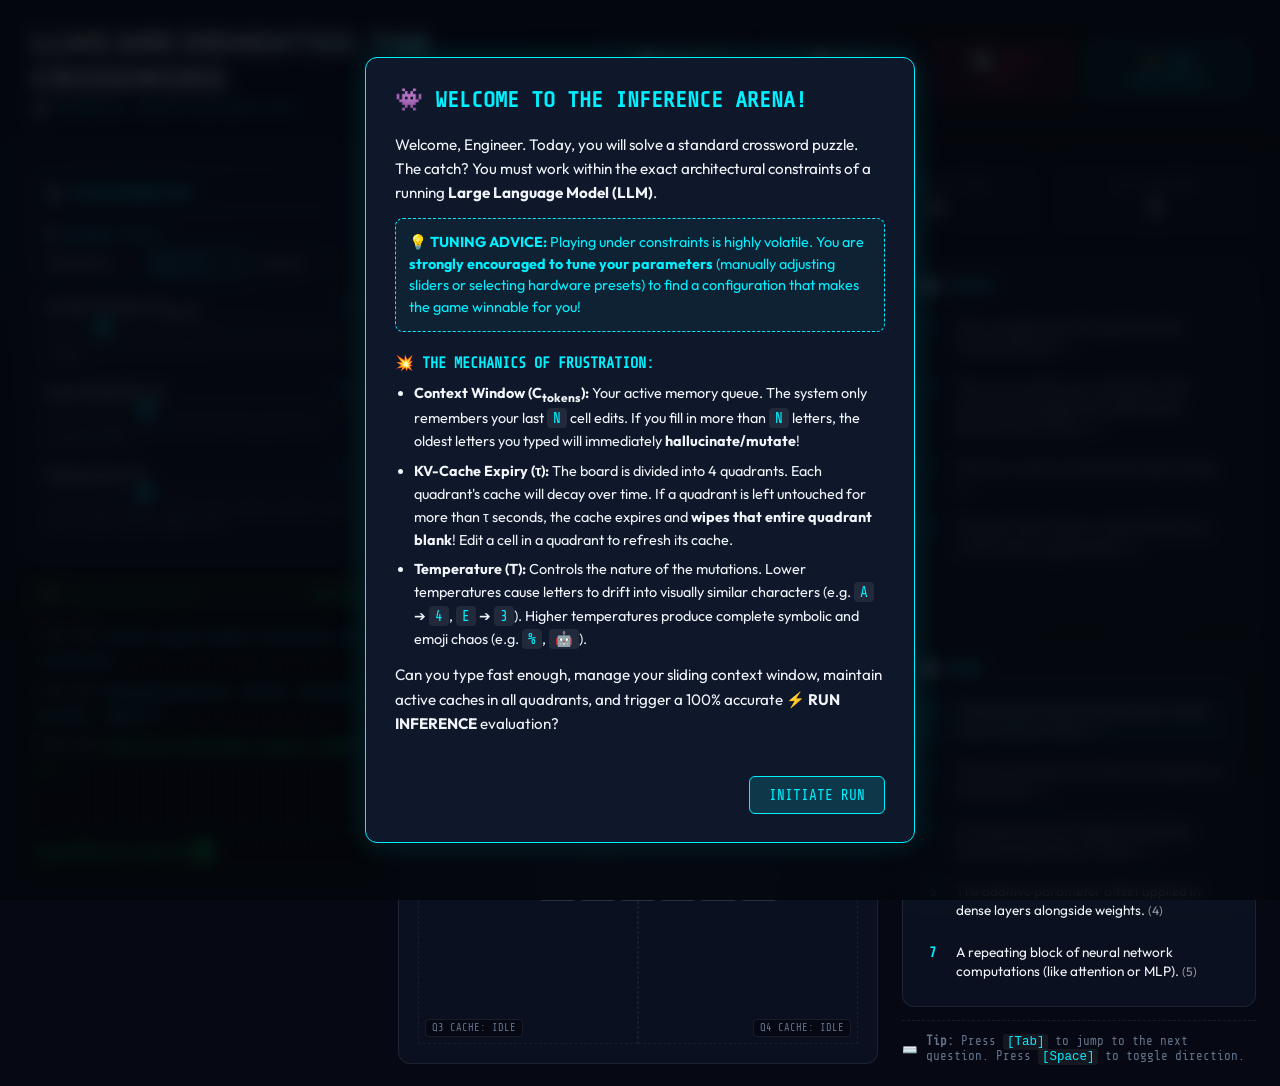
==== index.html @ d842d49f "Initial commit: LLMs are Demented: The Crossword" ====
<!DOCTYPE html>
<html lang="en">
<head>
    <meta charset="UTF-8">
    <meta name="viewport" content="width=device-width, initial-scale=1.0">
    <title>LLMs are Demented: The Crossword (Mechanical Sympathy Edition)</title>
    <meta name="description" content="An interactive crossword puzzle simulator that challenges you to solve clues under the real-time operational constraints of LLM inference: sliding context windows, KV-cache decay, and temperature-based hallucinations.">
    <link rel="stylesheet" href="style.css">
</head>
<body>

    <!-- Header -->
    <header>
        <div class="title-container">
            <h1 id="main-title">LLMs are Demented: The Crossword</h1>
            <p id="sub-title">🤖 MECHANICAL SYMPATHY EDITION v1.0.0</p>
        </div>
        <div class="header-actions">
            <button id="btn-how-to" class="btn" onclick="openHowToModal()">📖 HOW TO PLAY</button>
            <button id="btn-weights" class="btn" onclick="openWeightsModal()">🧠 VIEW WEIGHTS</button>
            <button id="btn-reset" class="btn btn-danger" onclick="resetGame()">🔄 HARD RESET</button>
            <button id="btn-inference" class="btn btn-primary" onclick="runInference()">⚡ RUN INFERENCE</button>
        </div>
    </header>

    <!-- Main Layout Grid -->
    <main>
        
        <!-- Left Sidebar: Controls & Logger -->
        <div class="sidebar">
            
            <!-- Parameters Control Panel -->
            <section class="panel" aria-labelledby="controls-title">
                <h2 id="controls-title" class="panel-title">⚙️ HYPERPARAMETERS</h2>
                
                <!-- Preset Selectors -->
                <div class="preset-selector-container" style="margin-bottom: 1.2rem;">
                    <span class="slider-desc" style="display: block; margin-bottom: 0.5rem; font-weight: 600; font-family: var(--font-mono); color: var(--color-cyan);">⚙️ Hardware Presets:</span>
                    <div style="display: flex; gap: 0.4rem;">
                        <button id="preset-enterprise" class="btn btn-preset" onclick="applyPreset('enterprise')" style="flex: 1; padding: 0.35rem 0.2rem; font-size: 0.75rem; text-align: center; text-transform: uppercase;">Enterprise</button>
                        <button id="preset-local" class="btn btn-preset active" onclick="applyPreset('local')" style="flex: 1; padding: 0.35rem 0.2rem; font-size: 0.75rem; text-align: center; text-transform: uppercase;">Local 7B</button>
                        <button id="preset-toaster" class="btn btn-preset" onclick="applyPreset('toaster')" style="flex: 1; padding: 0.35rem 0.2rem; font-size: 0.75rem; text-align: center; text-transform: uppercase;">Toaster</button>
                    </div>
                </div>

                <div class="parameter-control">
                    
                    <!-- Context Window Slider -->
                    <div class="slider-group">
                        <div class="slider-info">
                            <span class="slider-label">Context Window (C<sub>tokens</sub>)</span>
                            <span id="val-context" class="slider-val">32</span>
                        </div>
                        <input type="range" id="slider-context" min="12" max="128" value="32" step="1">
                        <span class="slider-desc">Active memory limit. Exceeding this causes older inputs to mutate.</span>
                    </div>

                    <!-- Cache Retention Slider -->
                    <div class="slider-group">
                        <div class="slider-info">
                            <span class="slider-label">Cache Retention (&tau;)</span>
                            <span id="val-cache" class="slider-val">45s</span>
                        </div>
                        <input type="range" id="slider-cache" min="10" max="120" value="45" step="1">
                        <span class="slider-desc">KV-cache expiry timer. Inactive board quadrants are cleared to blank.</span>
                    </div>

                    <!-- Temperature Slider -->
                    <div class="slider-group">
                        <div class="slider-info">
                            <span class="slider-label">Temperature (T)</span>
                            <span id="val-temp" class="slider-val">0.7</span>
                        </div>
                        <input type="range" id="slider-temp" min="0.1" max="2.0" value="0.7" step="0.1">
                        <span class="slider-desc">Chaos factor. Higher values cause random symbol swaps; lower values cause lookalike drift.</span>
                    </div>

                </div>
            </section>

            <!-- Old School Retro CRT Terminal Logger -->
            <section class="retro-terminal-wrapper" aria-labelledby="terminal-title">
                <div id="terminal-title" class="terminal-header">
                    <span>📟 inference_log.sh</span>
                    <span id="terminal-status" style="color: #00ff66;">ONLINE</span>
                </div>
                <div id="terminal-screen" class="terminal-screen" role="log">
                    <div id="log-history"></div>
                    <div class="terminal-prompt-line" style="margin-top: auto; border-top: 1px dashed rgba(0, 255, 102, 0.15); padding-top: 0.4rem;">
                        <span>guest@forem-node:~$ </span><span class="blink-cursor">█</span>
                    </div>
                </div>
            </section>

        </div>

        <!-- Right Side: Game Board, Clues & Live Metrics -->
        <div class="game-area">

            <!-- Stats Ribbon -->
            <div class="stats-ribbon" role="region" aria-label="Live Metrics">
                <div class="stat-card">
                    <div class="stat-label">Model Accuracy</div>
                    <div id="metric-accuracy" class="stat-value highlight-green">0%</div>
                </div>
                <div class="stat-card">
                    <div class="stat-label">Keystrokes Input</div>
                    <div id="metric-keystrokes" class="stat-value">0</div>
                </div>
                <div class="stat-card">
                    <div class="stat-label">KV-Cache Evictions</div>
                    <div id="metric-evictions" class="stat-value highlight-red">0</div>
                </div>
                <div class="stat-card">
                    <div class="stat-label">Hallucinations</div>
                    <div id="metric-mutations" class="stat-value highlight-amber">0</div>
                </div>
            </div>

            <!-- Playboard Area -->
            <div class="playboard-grid">
                
                <!-- Crossword Board Grid Container -->
                <div class="board-container">
                    
                    <!-- 4 Quadrants Display overlays behind board -->
                    <div class="quadrant-overlay">
                        <div id="quadrant-1" class="quadrant-sector">
                            <span class="quadrant-timer-indicator q1-timer">Q1 CACHE: 15s</span>
                        </div>
                        <div id="quadrant-2" class="quadrant-sector">
                            <span class="quadrant-timer-indicator q2-timer">Q2 CACHE: 15s</span>
                        </div>
                        <div id="quadrant-3" class="quadrant-sector">
                            <span class="quadrant-timer-indicator q3-timer">Q3 CACHE: 15s</span>
                        </div>
                        <div id="quadrant-4" class="quadrant-sector">
                            <span class="quadrant-timer-indicator q4-timer">Q4 CACHE: 15s</span>
                        </div>
                    </div>

                    <!-- Dynamic Crossword Board Matrix -->
                    <div id="crossword-board" class="crossword-board" role="grid" aria-label="Crossword Grid">
                        <!-- Loaded dynamically via JavaScript -->
                    </div>

                </div>

                <!-- Clues Panel -->
                <div class="clues-panel">
                    
                    <!-- Across Clues -->
                    <section class="clues-section" aria-labelledby="across-title">
                        <h3 id="across-title">➡️ ACROSS</h3>
                        <div id="clues-across" class="clues-list" role="list">
                            <!-- Populated via Javascript -->
                        </div>
                    </section>

                    <!-- Down Clues -->
                    <section class="clues-section" aria-labelledby="down-title">
                        <h3 id="down-title">⬇️ DOWN</h3>
                        <div id="clues-down" class="clues-list" role="list">
                            <!-- Populated via Javascript -->
                        </div>
                    </section>

                    <!-- Keyboard Tip -->
                    <div class="keyboard-tip" style="grid-column: span 1; font-family: var(--font-mono); font-size: 0.78rem; color: var(--text-muted); border-top: 1px dashed var(--bg-panel-border); padding-top: 0.8rem; display: flex; align-items: center; gap: 0.5rem; margin-top: -0.2rem;">
                        <span>⌨️</span>
                        <span><strong>Tip:</strong> Press <code style="background: rgba(255,255,255,0.06); padding: 1px 4px; border-radius: 3px; color: var(--color-cyan);">[Tab]</code> to jump to the next question. Press <code style="background: rgba(255,255,255,0.06); padding: 1px 4px; border-radius: 3px; color: var(--color-cyan);">[Space]</code> to toggle direction.</span>
                    </div>

                </div>

            </div>

        </div>

    </main>

    <!-- Modals -->

    <!-- How To Play Modal -->
    <div id="modal-howto" class="modal-overlay" role="dialog" aria-modal="true" aria-labelledby="modal-howto-title">
        <div class="modal-content">
            <h3 id="modal-howto-title" class="modal-title">👾 Welcome to The Inference Arena!</h3>
            <div class="modal-body">
                <p>Welcome, Engineer. Today, you will solve a standard crossword puzzle. The catch? You must work within the exact architectural constraints of a running <strong>Large Language Model (LLM)</strong>.</p>
                
                <p style="border: 1px dashed var(--color-cyan); padding: 0.8rem; border-radius: 8px; background: rgba(0, 240, 255, 0.05); font-size: 0.9rem; color: var(--color-cyan); margin-bottom: 1.2rem; line-height: 1.5;">
                    💡 <strong>TUNING ADVICE:</strong> Playing under constraints is highly volatile. You are <strong>strongly encouraged to tune your parameters</strong> (manually adjusting sliders or selecting hardware presets) to find a configuration that makes the game winnable for you!
                </p>
                
                <h4>💥 THE MECHANICS OF FRUSTRATION:</h4>
                <ul>
                    <li><strong>Context Window (C<sub>tokens</sub>):</strong> Your active memory queue. The system only remembers your last <code>N</code> cell edits. If you fill in more than <code>N</code> letters, the oldest letters you typed will immediately <strong>hallucinate/mutate</strong>!</li>
                    <li><strong>KV-Cache Expiry (&tau;):</strong> The board is divided into 4 quadrants. Each quadrant's cache will decay over time. If a quadrant is left untouched for more than &tau; seconds, the cache expires and <strong>wipes that entire quadrant blank</strong>! Edit a cell in a quadrant to refresh its cache.</li>
                    <li><strong>Temperature (T):</strong> Controls the nature of the mutations. Lower temperatures cause letters to drift into visually similar characters (e.g. <code>A</code> ➔ <code>4</code>, <code>E</code> ➔ <code>3</code>). Higher temperatures produce complete symbolic and emoji chaos (e.g. <code>%</code>, <code>🤖</code>).</li>
                </ul>

                <p>Can you type fast enough, manage your sliding context window, maintain active caches in all quadrants, and trigger a 100% accurate <strong>⚡ RUN INFERENCE</strong> evaluation?</p>
            </div>
            <div class="modal-footer">
                <button class="btn btn-primary" onclick="closeHowToModal()">INITIATE RUN</button>
            </div>
        </div>
    </div>

    <!-- Share Score/Endgame Modal -->
    <div id="modal-share" class="modal-overlay" role="dialog" aria-modal="true" aria-labelledby="modal-share-title">
        <div class="modal-content">
            <h3 id="modal-share-title" class="modal-title">📊 INFERENCE EVALUATION</h3>
            <div class="modal-body">
                <p id="share-status-message">Evaluating model output accuracy...</p>
                <div id="share-preview" class="share-preview-box">
                    <!-- Copy Paste block generated here -->
                </div>
            </div>
            <div class="modal-footer">
                <button class="btn" onclick="closeShareModal()">CLOSE</button>
                <button id="btn-copy-clipboard" class="btn btn-primary" onclick="copyScoreClipboard()">📋 COPY SCORE</button>
            </div>
        </div>
    </div>

    <!-- View Weights / Cheatsheet Modal -->
    <div id="modal-weights" class="modal-overlay" role="dialog" aria-modal="true" aria-labelledby="modal-weights-title">
        <div class="modal-content" style="max-width: 600px;">
            <h3 id="modal-weights-title" class="modal-title">🧠 MODEL WEIGHTS DUMP</h3>
            <div class="modal-body">
                <p style="font-family: var(--font-mono); font-size: 0.85rem; color: var(--text-muted); border-bottom: 1px dashed var(--bg-panel-border); padding-bottom: 0.5rem; margin-bottom: 1rem;">
                    [SYSTEM_READ] Querying database for semantic associations...
                </p>
                <div class="weights-statements-list" style="display: flex; flex-direction: column; gap: 0.8rem; font-size: 0.95rem; line-height: 1.5; font-family: var(--font-mono);">
                    <p><strong>1. WEIGHTS</strong> are the learned numerical parameters inside neural network layers.</p>
                    <p><strong>2. TOKEN</strong> is the fundamental unit of text processed by a transformer.</p>
                    <p><strong>3. MODEL</strong> is a trained system of weights and biases representing patterns in data.</p>
                    <p><strong>4. EPOCH</strong> is one complete pass through the entire training dataset.</p>
                    <p><strong>5. BIAS</strong> is the additive parameter offset applied in dense layers alongside weights.</p>
                    <p><strong>6. ATTENTION</strong> is the core transformer mechanism that dynamically weights the relationships between input tokens.</p>
                    <p><strong>7. LOSS</strong> is the error metric minimized during training.</p>
                    <p><strong>7. LAYER</strong> is a repeating block of neural network computations (like attention or MLP).</p>
                    <p><strong>8. PROMPT</strong> is the input instructions or query fed into an LLM to steer its generation.</p>
                </div>
            </div>
            <div class="modal-footer">
                <button class="btn btn-primary" onclick="closeWeightsModal()">CLOSE WEIGHTS</button>
            </div>
        </div>
    </div>

    <!-- Script loading -->
    <script src="app.js"></script>

</body>
</html>
---- style.css ----
@import url('https://fonts.googleapis.com/css2?family=Share+Tech+Mono&family=VT323&family=Outfit:wght@300;400;600;800&display=swap');

:root {
    --bg-main: #060913;
    --bg-panel: rgba(13, 20, 38, 0.7);
    --bg-panel-border: rgba(255, 255, 255, 0.08);
    --text-primary: #f1f5f9;
    --text-muted: #64748b;
    
    --color-green: #00ff66;
    --color-green-glow: rgba(0, 255, 102, 0.35);
    --color-amber: #ffaa00;
    --color-amber-glow: rgba(255, 170, 0, 0.35);
    --color-red: #ff3366;
    --color-red-glow: rgba(255, 51, 102, 0.35);
    --color-cyan: #00f0ff;
    --color-cyan-glow: rgba(0, 240, 255, 0.35);

    --font-ui: 'Outfit', sans-serif;
    --font-mono: 'Share Tech Mono', monospace;
    --font-crt: 'VT323', monospace;
    
    --transition-speed: 0.2s;
}

* {
    box-sizing: border-box;
    margin: 0;
    padding: 0;
}

body {
    background-color: var(--bg-main);
    color: var(--text-primary);
    font-family: var(--font-ui);
    min-height: 100vh;
    display: flex;
    flex-direction: column;
    overflow-x: hidden;
    background-image: 
        radial-gradient(circle at 10% 20%, rgba(0, 240, 255, 0.05) 0%, transparent 40%),
        radial-gradient(circle at 90% 80%, rgba(0, 255, 102, 0.05) 0%, transparent 40%);
    background-attachment: fixed;
}

/* Header */
header {
    padding: 1.5rem 2rem;
    display: flex;
    justify-content: space-between;
    align-items: center;
    border-bottom: 1px solid var(--bg-panel-border);
    backdrop-filter: blur(10px);
    background-color: rgba(6, 9, 19, 0.5);
    z-index: 10;
}

.title-container h1 {
    font-size: 1.8rem;
    font-weight: 800;
    letter-spacing: 1px;
    background: linear-gradient(135deg, var(--text-primary) 30%, var(--color-cyan) 100%);
    -webkit-background-clip: text;
    -webkit-text-fill-color: transparent;
    text-transform: uppercase;
}

.title-container p {
    font-family: var(--font-mono);
    font-size: 0.85rem;
    color: var(--color-cyan);
    margin-top: 0.2rem;
}

.header-actions {
    display: flex;
    gap: 1rem;
}

.btn {
    background: rgba(255, 255, 255, 0.05);
    border: 1px solid var(--bg-panel-border);
    color: var(--text-primary);
    padding: 0.6rem 1.2rem;
    font-family: var(--font-mono);
    font-size: 0.9rem;
    border-radius: 6px;
    cursor: pointer;
    transition: all var(--transition-speed);
    display: flex;
    align-items: center;
    gap: 0.5rem;
}

.btn:hover {
    background: rgba(255, 255, 255, 0.1);
    border-color: rgba(255, 255, 255, 0.2);
    box-shadow: 0 0 15px rgba(255, 255, 255, 0.05);
}

.btn-primary {
    background: rgba(0, 240, 255, 0.15);
    border: 1px solid var(--color-cyan);
    color: var(--color-cyan);
}

.btn-primary:hover {
    background: rgba(0, 240, 255, 0.25);
    box-shadow: 0 0 15px var(--color-cyan-glow);
}

.btn-danger {
    background: rgba(255, 51, 102, 0.15);
    border: 1px solid var(--color-red);
    color: var(--color-red);
}

.btn-danger:hover {
    background: rgba(255, 51, 102, 0.25);
    box-shadow: 0 0 15px var(--color-red-glow);
}

/* Layout Main Container */
main {
    flex: 1;
    display: grid;
    grid-template-columns: 350px 1fr;
    gap: 1.5rem;
    padding: 1.5rem;
    max-width: 1400px;
    width: 100%;
    margin: 0 auto;
}

/* Left Sidebar - Settings & Log */
.sidebar {
    display: flex;
    flex-direction: column;
    gap: 1.5rem;
}

.panel {
    background: var(--bg-panel);
    border: 1px solid var(--bg-panel-border);
    border-radius: 12px;
    padding: 1.25rem;
    backdrop-filter: blur(12px);
    display: flex;
    flex-direction: column;
}

.panel-title {
    font-family: var(--font-mono);
    font-size: 0.95rem;
    text-transform: uppercase;
    color: var(--color-cyan);
    margin-bottom: 1rem;
    display: flex;
    align-items: center;
    gap: 0.5rem;
    border-bottom: 1px solid var(--bg-panel-border);
    padding-bottom: 0.5rem;
}

/* Parameters Control */
.parameter-control {
    display: flex;
    flex-direction: column;
    gap: 1rem;
}

.slider-group {
    display: flex;
    flex-direction: column;
    gap: 0.4rem;
}

.slider-info {
    display: flex;
    justify-content: space-between;
    font-size: 0.85rem;
}

.slider-label {
    font-weight: 600;
}

.slider-val {
    font-family: var(--font-mono);
    color: var(--color-cyan);
}

.slider-desc {
    font-size: 0.75rem;
    color: var(--text-muted);
}

input[type="range"] {
    -webkit-appearance: none;
    width: 100%;
    height: 6px;
    background: rgba(255, 255, 255, 0.1);
    border-radius: 3px;
    outline: none;
}

input[type="range"]::-webkit-slider-thumb {
    -webkit-appearance: none;
    appearance: none;
    width: 14px;
    height: 14px;
    border-radius: 50%;
    background: var(--color-cyan);
    cursor: pointer;
    box-shadow: 0 0 10px var(--color-cyan-glow);
    transition: transform 0.1s;
}

input[type="range"]::-webkit-slider-thumb:hover {
    transform: scale(1.2);
}

/* Old School Retro Terminal Logger */
.retro-terminal-wrapper {
    height: 300px; /* Fixed height prevents UI shifting */
    display: flex;
    flex-direction: column;
    background: #020502;
    border: 2px solid #0d380e;
    border-radius: 8px;
    position: relative;
    overflow: hidden;
    box-shadow: inset 0 0 20px rgba(0, 0, 0, 0.9), 0 0 10px rgba(0, 255, 102, 0.15);
}

/* CRT Screen Effect Overlay */
.retro-terminal-wrapper::after {
    content: " ";
    display: block;
    position: absolute;
    top: 0; left: 0; bottom: 0; right: 0;
    background: linear-gradient(rgba(18, 16, 16, 0) 50%, rgba(0, 0, 0, 0.25) 50%), linear-gradient(90deg, rgba(255, 0, 0, 0.06), rgba(0, 255, 0, 0.02), rgba(0, 0, 255, 0.06));
    z-index: 2;
    background-size: 100% 3px, 6px 100%;
    pointer-events: none;
}

/* CRT Flicker */
@keyframes crt-flicker {
    0% { opacity: 0.985; }
    50% { opacity: 0.995; }
    100% { opacity: 0.985; }
}

.terminal-header {
    background: #051405;
    padding: 0.4rem 0.8rem;
    font-family: var(--font-crt);
    font-size: 1.1rem;
    color: #00cc44;
    border-bottom: 1.5px solid #0d380e;
    display: flex;
    justify-content: space-between;
    user-select: none;
    letter-spacing: 1px;
}

.terminal-screen {
    flex: 1;
    padding: 0.75rem;
    font-family: var(--font-crt);
    font-size: 1.25rem;
    line-height: 1.2;
    color: #00ff66;
    text-shadow: 0 0 3px rgba(0, 255, 102, 0.7);
    overflow: hidden;
    animation: crt-flicker 0.15s infinite;
    display: flex;
    flex-direction: column;
}

#log-history {
    flex: 1;
    overflow-y: auto;
    overflow-x: hidden;
    display: flex;
    flex-direction: column;
    gap: 0.4rem;
    padding-right: 4px;
}

/* Custom scrollbar for terminal history */
#log-history::-webkit-scrollbar {
    width: 6px;
}
#log-history::-webkit-scrollbar-track {
    background: #020502;
}
#log-history::-webkit-scrollbar-thumb {
    background: #0d380e;
    border-radius: 3px;
}

.terminal-line {
    word-break: break-all;
    animation: line-fade-in 0.1s ease-out;
}

@keyframes line-fade-in {
    from { opacity: 0; transform: translateY(2px); }
    to { opacity: 1; transform: translateY(0); }
}

.terminal-line.info { color: #00ff66; }
.terminal-line.warn { color: #ffcc00; text-shadow: 0 0 3px rgba(255, 204, 0, 0.7); }
.terminal-line.error { color: #ff3366; text-shadow: 0 0 3px rgba(255, 51, 102, 0.7); }
.terminal-line.system { color: #00ccff; text-shadow: 0 0 3px rgba(0, 204, 255, 0.7); }

/* Right Column - Board, Clues & Live Status */
.game-area {
    display: grid;
    grid-template-rows: auto 1fr;
    gap: 1.5rem;
}

/* Stats Ribbon */
.stats-ribbon {
    display: grid;
    grid-template-columns: repeat(4, 1fr);
    gap: 1rem;
}

.stat-card {
    background: var(--bg-panel);
    border: 1px solid var(--bg-panel-border);
    border-radius: 8px;
    padding: 0.8rem 1rem;
    text-align: center;
    backdrop-filter: blur(12px);
}

.stat-label {
    font-size: 0.75rem;
    font-family: var(--font-mono);
    color: var(--text-muted);
    text-transform: uppercase;
    margin-bottom: 0.3rem;
}

.stat-value {
    font-size: 1.3rem;
    font-weight: 800;
    font-family: var(--font-mono);
    color: var(--text-primary);
}

.stat-value.highlight-green { color: var(--color-green); }
.stat-value.highlight-amber { color: var(--color-amber); }
.stat-value.highlight-red { color: var(--color-red); }

/* Playboard Area */
.playboard-grid {
    display: grid;
    grid-template-columns: minmax(380px, 480px) 1fr;
    gap: 1.5rem;
}

/* Crossword Container & Sector Highlight */
.board-container {
    background: var(--bg-panel);
    border: 1px solid var(--bg-panel-border);
    border-radius: 12px;
    padding: 1.2rem;
    display: flex;
    justify-content: center;
    align-items: center;
    position: relative;
    overflow: hidden;
}

/* 4 Quadrants Display */
.quadrant-overlay {
    position: absolute;
    top: 1.2rem;
    left: 1.2rem;
    right: 1.2rem;
    bottom: 1.2rem;
    display: grid;
    grid-template-columns: 1fr 1fr;
    grid-template-rows: 1fr 1fr;
    pointer-events: none;
    z-index: 1;
}

.quadrant-sector {
    border: 1px dashed rgba(255, 255, 255, 0.05);
    position: relative;
    transition: background-color 0.2s, border-color 0.2s;
}

/* Quadrant timer status labels */
.quadrant-timer-indicator {
    position: absolute;
    font-family: var(--font-mono);
    font-size: 0.65rem;
    color: var(--text-muted);
    background: rgba(6, 9, 19, 0.85);
    border: 1px solid var(--bg-panel-border);
    padding: 2px 6px;
    border-radius: 4px;
    z-index: 3;
}

.q1-timer { top: 6px; left: 6px; }
.q2-timer { top: 6px; right: 6px; }
.q3-timer { bottom: 6px; left: 6px; }
.q4-timer { bottom: 6px; right: 6px; }

/* Quadrant Warning Glows */
.quadrant-sector.warning {
    background-color: rgba(255, 170, 0, 0.03);
    border-color: rgba(255, 170, 0, 0.2);
}
.quadrant-sector.danger {
    background-color: rgba(255, 51, 102, 0.06);
    border-color: rgba(255, 51, 102, 0.4);
    animation: pulse-danger-border 1s infinite alternate;
}
.quadrant-sector.evicting {
    background-color: rgba(255, 51, 102, 0.4);
    border-color: var(--color-red);
}

@keyframes pulse-danger-border {
    0% { border-color: rgba(255, 51, 102, 0.2); }
    100% { border-color: rgba(255, 51, 102, 0.7); }
}

/* Crossword Grid Matrix */
.crossword-board {
    display: grid;
    grid-template-columns: repeat(11, 1fr);
    grid-template-rows: repeat(12, 1fr);
    gap: 4px;
    width: 100%;
    aspect-ratio: 11/12;
    z-index: 2;
}

.cell {
    background: transparent;
    aspect-ratio: 1;
    position: relative;
    border-radius: 4px;
    user-select: none;
}

.cell.empty {
    visibility: hidden;
}

.cell.letter-box {
    background: rgba(15, 23, 42, 0.8);
    border: 1px solid rgba(255, 255, 255, 0.12);
    display: flex;
    justify-content: center;
    align-items: center;
    cursor: pointer;
    transition: background 0.2s, border-color 0.2s, transform 0.1s;
}

.cell.letter-box:hover {
    background: rgba(30, 41, 59, 0.9);
    border-color: rgba(255, 255, 255, 0.25);
}

.cell.letter-box.active {
    background: rgba(0, 240, 255, 0.1);
    border-color: var(--color-cyan);
    box-shadow: 0 0 10px rgba(0, 240, 255, 0.25);
}

/* Clue Index Number in Cell */
.cell-number {
    position: absolute;
    top: 2px;
    left: 4px;
    font-size: 0.65rem;
    font-family: var(--font-mono);
    color: var(--text-muted);
    font-weight: 600;
}

.cell-letter {
    font-size: 1.3rem;
    font-weight: 800;
    font-family: var(--font-mono);
    color: var(--text-primary);
    text-transform: uppercase;
}

/* Mutation glitched visual state */
.cell.letter-box.mutated {
    border-color: var(--color-amber);
    animation: glitch-flicker 1.5s infinite alternate;
}
.cell.letter-box.mutated .cell-letter {
    color: var(--color-amber);
    text-shadow: 0 0 5px var(--color-amber-glow);
}

/* Out of context visual state (faded memory warning) */
.cell.letter-box.out-of-context {
    border-color: rgba(255, 255, 255, 0.05);
}
.cell.letter-box.out-of-context .cell-letter {
    opacity: 0.55;
    color: var(--text-muted);
}

@keyframes glitch-flicker {
    0% { opacity: 0.95; box-shadow: 0 0 4px var(--color-amber-glow); }
    50% { opacity: 1; box-shadow: 0 0 8px var(--color-amber-glow); }
    100% { opacity: 0.85; box-shadow: 0 0 3px var(--color-amber-glow); }
}

/* Decay visual classes */
.cell.decay-low { border-color: rgba(255, 255, 255, 0.12); }
.cell.decay-medium { border-color: var(--color-amber); }
.cell.decay-high { border-color: var(--color-red); }

/* Clues Panel */
.clues-panel {
    display: grid;
    grid-template-rows: 1fr 1fr auto;
    gap: 1rem;
    height: 100%;
}

.clues-section {
    background: var(--bg-panel);
    border: 1px solid var(--bg-panel-border);
    border-radius: 12px;
    padding: 1.2rem;
    backdrop-filter: blur(12px);
    display: flex;
    flex-direction: column;
    overflow: hidden;
}

.clues-section h3 {
    font-family: var(--font-mono);
    font-size: 0.9rem;
    color: var(--color-cyan);
    text-transform: uppercase;
    margin-bottom: 0.6rem;
    padding-bottom: 0.4rem;
    border-bottom: 1px solid var(--bg-panel-border);
}

.clues-list {
    flex: 1;
    overflow-y: auto;
    display: flex;
    flex-direction: column;
    gap: 0.6rem;
    padding-right: 0.2rem;
}

.clues-list::-webkit-scrollbar {
    width: 4px;
}
.clues-list::-webkit-scrollbar-thumb {
    background: var(--bg-panel-border);
    border-radius: 2px;
}

.clue-item {
    font-size: 0.85rem;
    line-height: 1.4;
    cursor: pointer;
    padding: 0.4rem;
    border-radius: 4px;
    transition: all var(--transition-speed);
    display: grid;
    grid-template-columns: 24px 1fr;
    gap: 0.2rem;
}

.clue-item:hover {
    background: rgba(255, 255, 255, 0.03);
}

.clue-item.active {
    background: rgba(0, 240, 255, 0.08);
    border-left: 2px solid var(--color-cyan);
}

.clue-num {
    font-family: var(--font-mono);
    font-weight: bold;
    color: var(--color-cyan);
}

.clue-text {
    color: var(--text-primary);
}

.clue-item.solved .clue-text {
    text-decoration: line-through;
    color: var(--text-muted);
}

/* Modals & Dialogs */
.modal-overlay {
    position: fixed;
    top: 0; left: 0; right: 0; bottom: 0;
    background: rgba(4, 6, 12, 0.85);
    backdrop-filter: blur(8px);
    display: flex;
    justify-content: center;
    align-items: center;
    z-index: 100;
    opacity: 0;
    pointer-events: none;
    transition: opacity 0.3s;
}

.modal-overlay.active {
    opacity: 1;
    pointer-events: all;
}

.modal-content {
    background: #0f172a;
    border: 1px solid var(--color-cyan);
    box-shadow: 0 0 30px rgba(0, 240, 255, 0.15);
    width: 90%;
    max-width: 550px;
    max-height: 90vh;
    overflow-y: auto;
    border-radius: 12px;
    padding: 1.8rem;
    display: flex;
    flex-direction: column;
    gap: 1.2rem;
    transform: scale(0.95);
    transition: transform 0.3s;
}

.modal-content::-webkit-scrollbar {
    width: 6px;
}
.modal-content::-webkit-scrollbar-track {
    background: #0f172a;
}
.modal-content::-webkit-scrollbar-thumb {
    background: var(--color-cyan);
    border-radius: 3px;
}

.modal-overlay.active .modal-content {
    transform: scale(1);
}

.modal-title {
    font-size: 1.4rem;
    font-weight: 800;
    color: var(--color-cyan);
    font-family: var(--font-mono);
    text-transform: uppercase;
    display: flex;
    align-items: center;
    gap: 0.5rem;
}

.modal-body {
    font-size: 0.95rem;
    line-height: 1.6;
    color: var(--text-primary);
}

.modal-body h4 {
    margin: 1rem 0 0.4rem 0;
    font-family: var(--font-mono);
    color: var(--color-cyan);
}

.modal-body p {
    margin-bottom: 0.8rem;
}

.modal-body ul {
    margin-left: 1.2rem;
    margin-bottom: 0.8rem;
    display: flex;
    flex-direction: column;
    gap: 0.4rem;
}

.modal-body li {
    font-size: 0.9rem;
}

.modal-body code {
    background: rgba(255, 255, 255, 0.08);
    padding: 2px 6px;
    font-family: var(--font-mono);
    border-radius: 4px;
    color: var(--color-cyan);
}

.modal-footer {
    display: flex;
    justify-content: flex-end;
    gap: 1rem;
    margin-top: 0.5rem;
}

/* Share Score Output */
.share-preview-box {
    background: #020502;
    border: 1px solid #0d380e;
    color: #00ff66;
    font-family: var(--font-crt);
    font-size: 1.2rem;
    padding: 1rem;
    white-space: pre-wrap;
    border-radius: 6px;
    height: 180px;
    overflow-y: auto;
    box-shadow: inset 0 0 10px rgba(0, 0, 0, 0.9);
}

/* Responsive Scaling Rules */
@media (max-width: 900px) {
    main {
        grid-template-columns: 1fr;
    }
    .sidebar {
        order: 2;
    }
    .game-area {
        order: 1;
    }
    .playboard-grid {
        grid-template-columns: 1fr;
    }
}

@media (max-width: 500px) {
    .crossword-board {
        gap: 2px;
    }
    .cell-letter {
        font-size: 1rem;
    }
    .cell-number {
        font-size: 0.55rem;
        top: 0px;
        left: 2px;
    }
    .stats-ribbon {
        grid-template-columns: 1fr 1fr;
        gap: 0.5rem;
    }
    header {
        flex-direction: column;
        align-items: flex-start;
        gap: 1rem;
    }
}

.blink-cursor {
    animation: terminal-blink 1s step-end infinite;
    color: #00ff66;
    text-shadow: 0 0 5px rgba(0, 255, 102, 0.8);
}

@keyframes terminal-blink {
    from, to { opacity: 0; }
    50% { opacity: 1; }
}

.btn-preset {
    font-size: 0.75rem;
    padding: 0.4rem 0.6rem;
    background: rgba(255, 255, 255, 0.02);
    border: 1px dashed var(--bg-panel-border);
}
.btn-preset:hover {
    border-color: var(--color-cyan);
    color: var(--color-cyan);
    background: rgba(0, 240, 255, 0.05);
}
.btn-preset.active {
    background: rgba(0, 240, 255, 0.12);
    border: 1px solid var(--color-cyan);
    color: var(--color-cyan);
    box-shadow: 0 0 10px rgba(0, 240, 255, 0.15);
}
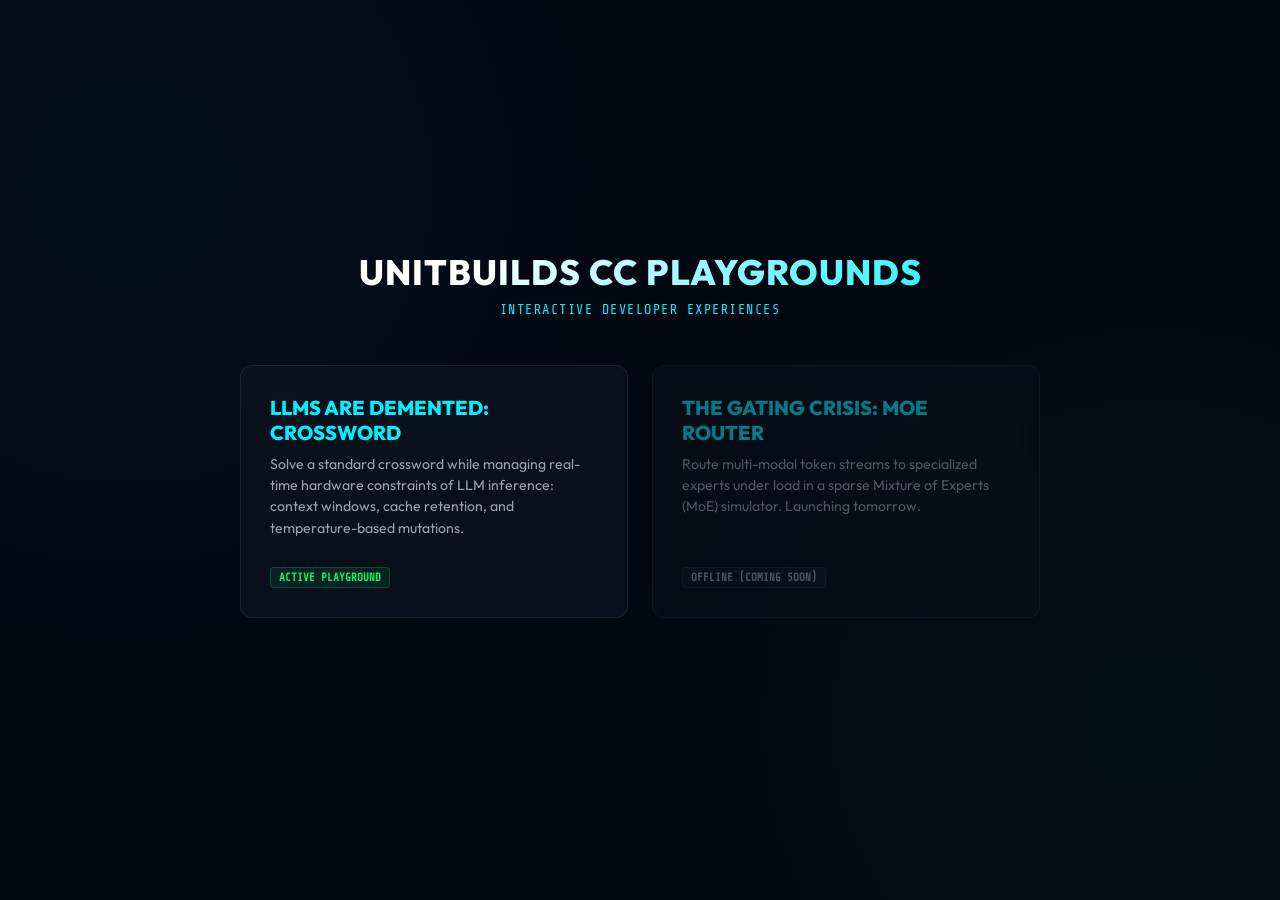
==== commit 27837491: "Folder off crossword game, add Blind Inference Mode, and introduce root portal landing page" ====
--- a/index.html
+++ b/index.html
@@ -3,255 +3,152 @@
 <head>
     <meta charset="UTF-8">
     <meta name="viewport" content="width=device-width, initial-scale=1.0">
-    <title>LLMs are Demented: The Crossword (Mechanical Sympathy Edition)</title>
-    <meta name="description" content="An interactive crossword puzzle simulator that challenges you to solve clues under the real-time operational constraints of LLM inference: sliding context windows, KV-cache decay, and temperature-based hallucinations.">
-    <link rel="stylesheet" href="style.css">
+    <title>UnitBuilds CC - Interactive Playgrounds</title>
+    <link rel="preconnect" href="https://fonts.googleapis.com">
+    <link rel="preconnect" href="https://fonts.gstatic.com" crossorigin>
+    <link href="https://fonts.googleapis.com/css2?family=Outfit:wght@400;600;800&family=Share+Tech+Mono&display=swap" rel="stylesheet">
+    <style>
+        :root {
+            --bg: #030712;
+            --text: #f3f4f6;
+            --cyan: #00f0ff;
+            --border: rgba(255, 255, 255, 0.08);
+            --panel: rgba(17, 24, 39, 0.5);
+            --font-ui: 'Outfit', sans-serif;
+            --font-mono: 'Share Tech Mono', monospace;
+        }
+        * {
+            box-sizing: border-box;
+            margin: 0;
+            padding: 0;
+        }
+        body {
+            background-color: var(--bg);
+            color: var(--text);
+            font-family: var(--font-ui);
+            min-height: 100vh;
+            display: flex;
+            flex-direction: column;
+            align-items: center;
+            justify-content: center;
+            background-image: 
+                radial-gradient(circle at 10% 20%, rgba(0, 240, 255, 0.04) 0%, transparent 40%),
+                radial-gradient(circle at 90% 80%, rgba(0, 255, 102, 0.04) 0%, transparent 40%);
+            background-attachment: fixed;
+        }
+        .container {
+            max-width: 800px;
+            width: 90%;
+            text-align: center;
+            padding: 2rem 0;
+        }
+        h1 {
+            font-size: 2.2rem;
+            text-transform: uppercase;
+            letter-spacing: 1px;
+            background: linear-gradient(135deg, #fff 30%, var(--cyan) 100%);
+            -webkit-background-clip: text;
+            -webkit-text-fill-color: transparent;
+            margin-bottom: 0.5rem;
+            font-weight: 800;
+        }
+        p.subtitle {
+            font-family: var(--font-mono);
+            color: var(--cyan);
+            font-size: 0.85rem;
+            margin-bottom: 3rem;
+            letter-spacing: 1.5px;
+        }
+        .grid {
+            display: grid;
+            grid-template-columns: 1fr 1fr;
+            gap: 1.5rem;
+            margin-bottom: 2rem;
+        }
+        @media (max-width: 600px) {
+            .grid { grid-template-columns: 1fr; }
+        }
+        .card {
+            background: var(--panel);
+            border: 1px solid var(--border);
+            border-radius: 12px;
+            padding: 1.8rem;
+            text-align: left;
+            backdrop-filter: blur(12px);
+            transition: border-color 0.3s, transform 0.2s, box-shadow 0.3s;
+            cursor: pointer;
+            text-decoration: none;
+            color: inherit;
+            display: flex;
+            flex-direction: column;
+        }
+        .card:hover {
+            border-color: var(--cyan);
+            transform: translateY(-2px);
+            box-shadow: 0 0 20px rgba(0, 240, 255, 0.1);
+        }
+        .card.coming-soon {
+            opacity: 0.5;
+            cursor: not-allowed;
+        }
+        .card.coming-soon:hover {
+            border-color: var(--border);
+            transform: none;
+            box-shadow: none;
+        }
+        .card h2 {
+            font-size: 1.25rem;
+            margin: 0 0 0.6rem 0;
+            color: var(--cyan);
+            text-transform: uppercase;
+            font-weight: 800;
+        }
+        .card p {
+            font-size: 0.88rem;
+            color: #9ca3af;
+            line-height: 1.5;
+            margin: 0 0 1.8rem 0;
+            flex-grow: 1;
+        }
+        .badge {
+            display: inline-block;
+            font-family: var(--font-mono);
+            font-size: 0.68rem;
+            padding: 3px 8px;
+            border-radius: 4px;
+            font-weight: bold;
+            align-self: flex-start;
+        }
+        .badge.active {
+            background: rgba(0, 255, 102, 0.08);
+            color: #00ff66;
+            border: 1px solid rgba(0, 255, 102, 0.2);
+        }
+        .badge.offline {
+            background: rgba(255, 255, 255, 0.03);
+            color: #9ca3af;
+            border: 1px solid var(--border);
+        }
+    </style>
 </head>
 <body>
-
-    <!-- Header -->
-    <header>
-        <div class="title-container">
-            <h1 id="main-title">LLMs are Demented: The Crossword</h1>
-            <p id="sub-title">🤖 MECHANICAL SYMPATHY EDITION v1.0.0</p>
-        </div>
-        <div class="header-actions">
-            <button id="btn-how-to" class="btn" onclick="openHowToModal()">📖 HOW TO PLAY</button>
-            <button id="btn-weights" class="btn" onclick="openWeightsModal()">🧠 VIEW WEIGHTS</button>
-            <button id="btn-reset" class="btn btn-danger" onclick="resetGame()">🔄 HARD RESET</button>
-            <button id="btn-inference" class="btn btn-primary" onclick="runInference()">⚡ RUN INFERENCE</button>
-        </div>
-    </header>
-
-    <!-- Main Layout Grid -->
-    <main>
+    <div class="container">
+        <h1>UnitBuilds CC Playgrounds</h1>
+        <p class="subtitle">INTERACTIVE DEVELOPER EXPERIENCES</p>
         
-        <!-- Left Sidebar: Controls & Logger -->
-        <div class="sidebar">
+        <div class="grid">
+            <a href="/crossword/" class="card">
+                <h2>LLMs are Demented: Crossword</h2>
+                <p>Solve a standard crossword while managing real-time hardware constraints of LLM inference: context windows, cache retention, and temperature-based mutations.</p>
+                <span class="badge active">ACTIVE PLAYGROUND</span>
+            </a>
             
-            <!-- Parameters Control Panel -->
-            <section class="panel" aria-labelledby="controls-title">
-                <h2 id="controls-title" class="panel-title">⚙️ HYPERPARAMETERS</h2>
-                
-                <!-- Preset Selectors -->
-                <div class="preset-selector-container" style="margin-bottom: 1.2rem;">
-                    <span class="slider-desc" style="display: block; margin-bottom: 0.5rem; font-weight: 600; font-family: var(--font-mono); color: var(--color-cyan);">⚙️ Hardware Presets:</span>
-                    <div style="display: flex; gap: 0.4rem;">
-                        <button id="preset-enterprise" class="btn btn-preset" onclick="applyPreset('enterprise')" style="flex: 1; padding: 0.35rem 0.2rem; font-size: 0.75rem; text-align: center; text-transform: uppercase;">Enterprise</button>
-                        <button id="preset-local" class="btn btn-preset active" onclick="applyPreset('local')" style="flex: 1; padding: 0.35rem 0.2rem; font-size: 0.75rem; text-align: center; text-transform: uppercase;">Local 7B</button>
-                        <button id="preset-toaster" class="btn btn-preset" onclick="applyPreset('toaster')" style="flex: 1; padding: 0.35rem 0.2rem; font-size: 0.75rem; text-align: center; text-transform: uppercase;">Toaster</button>
-                    </div>
-                </div>
-
-                <div class="parameter-control">
-                    
-                    <!-- Context Window Slider -->
-                    <div class="slider-group">
-                        <div class="slider-info">
-                            <span class="slider-label">Context Window (C<sub>tokens</sub>)</span>
-                            <span id="val-context" class="slider-val">32</span>
-                        </div>
-                        <input type="range" id="slider-context" min="12" max="128" value="32" step="1">
-                        <span class="slider-desc">Active memory limit. Exceeding this causes older inputs to mutate.</span>
-                    </div>
-
-                    <!-- Cache Retention Slider -->
-                    <div class="slider-group">
-                        <div class="slider-info">
-                            <span class="slider-label">Cache Retention (&tau;)</span>
-                            <span id="val-cache" class="slider-val">45s</span>
-                        </div>
-                        <input type="range" id="slider-cache" min="10" max="120" value="45" step="1">
-                        <span class="slider-desc">KV-cache expiry timer. Inactive board quadrants are cleared to blank.</span>
-                    </div>
-
-                    <!-- Temperature Slider -->
-                    <div class="slider-group">
-                        <div class="slider-info">
-                            <span class="slider-label">Temperature (T)</span>
-                            <span id="val-temp" class="slider-val">0.7</span>
-                        </div>
-                        <input type="range" id="slider-temp" min="0.1" max="2.0" value="0.7" step="0.1">
-                        <span class="slider-desc">Chaos factor. Higher values cause random symbol swaps; lower values cause lookalike drift.</span>
-                    </div>
-
-                </div>
-            </section>
-
-            <!-- Old School Retro CRT Terminal Logger -->
-            <section class="retro-terminal-wrapper" aria-labelledby="terminal-title">
-                <div id="terminal-title" class="terminal-header">
-                    <span>📟 inference_log.sh</span>
-                    <span id="terminal-status" style="color: #00ff66;">ONLINE</span>
-                </div>
-                <div id="terminal-screen" class="terminal-screen" role="log">
-                    <div id="log-history"></div>
-                    <div class="terminal-prompt-line" style="margin-top: auto; border-top: 1px dashed rgba(0, 255, 102, 0.15); padding-top: 0.4rem;">
-                        <span>guest@forem-node:~$ </span><span class="blink-cursor">█</span>
-                    </div>
-                </div>
-            </section>
-
-        </div>
-
-        <!-- Right Side: Game Board, Clues & Live Metrics -->
-        <div class="game-area">
-
-            <!-- Stats Ribbon -->
-            <div class="stats-ribbon" role="region" aria-label="Live Metrics">
-                <div class="stat-card">
-                    <div class="stat-label">Model Accuracy</div>
-                    <div id="metric-accuracy" class="stat-value highlight-green">0%</div>
-                </div>
-                <div class="stat-card">
-                    <div class="stat-label">Keystrokes Input</div>
-                    <div id="metric-keystrokes" class="stat-value">0</div>
-                </div>
-                <div class="stat-card">
-                    <div class="stat-label">KV-Cache Evictions</div>
-                    <div id="metric-evictions" class="stat-value highlight-red">0</div>
-                </div>
-                <div class="stat-card">
-                    <div class="stat-label">Hallucinations</div>
-                    <div id="metric-mutations" class="stat-value highlight-amber">0</div>
-                </div>
-            </div>
-
-            <!-- Playboard Area -->
-            <div class="playboard-grid">
-                
-                <!-- Crossword Board Grid Container -->
-                <div class="board-container">
-                    
-                    <!-- 4 Quadrants Display overlays behind board -->
-                    <div class="quadrant-overlay">
-                        <div id="quadrant-1" class="quadrant-sector">
-                            <span class="quadrant-timer-indicator q1-timer">Q1 CACHE: 15s</span>
-                        </div>
-                        <div id="quadrant-2" class="quadrant-sector">
-                            <span class="quadrant-timer-indicator q2-timer">Q2 CACHE: 15s</span>
-                        </div>
-                        <div id="quadrant-3" class="quadrant-sector">
-                            <span class="quadrant-timer-indicator q3-timer">Q3 CACHE: 15s</span>
-                        </div>
-                        <div id="quadrant-4" class="quadrant-sector">
-                            <span class="quadrant-timer-indicator q4-timer">Q4 CACHE: 15s</span>
-                        </div>
-                    </div>
-
-                    <!-- Dynamic Crossword Board Matrix -->
-                    <div id="crossword-board" class="crossword-board" role="grid" aria-label="Crossword Grid">
-                        <!-- Loaded dynamically via JavaScript -->
-                    </div>
-
-                </div>
-
-                <!-- Clues Panel -->
-                <div class="clues-panel">
-                    
-                    <!-- Across Clues -->
-                    <section class="clues-section" aria-labelledby="across-title">
-                        <h3 id="across-title">➡️ ACROSS</h3>
-                        <div id="clues-across" class="clues-list" role="list">
-                            <!-- Populated via Javascript -->
-                        </div>
-                    </section>
-
-                    <!-- Down Clues -->
-                    <section class="clues-section" aria-labelledby="down-title">
-                        <h3 id="down-title">⬇️ DOWN</h3>
-                        <div id="clues-down" class="clues-list" role="list">
-                            <!-- Populated via Javascript -->
-                        </div>
-                    </section>
-
-                    <!-- Keyboard Tip -->
-                    <div class="keyboard-tip" style="grid-column: span 1; font-family: var(--font-mono); font-size: 0.78rem; color: var(--text-muted); border-top: 1px dashed var(--bg-panel-border); padding-top: 0.8rem; display: flex; align-items: center; gap: 0.5rem; margin-top: -0.2rem;">
-                        <span>⌨️</span>
-                        <span><strong>Tip:</strong> Press <code style="background: rgba(255,255,255,0.06); padding: 1px 4px; border-radius: 3px; color: var(--color-cyan);">[Tab]</code> to jump to the next question. Press <code style="background: rgba(255,255,255,0.06); padding: 1px 4px; border-radius: 3px; color: var(--color-cyan);">[Space]</code> to toggle direction.</span>
-                    </div>
-
-                </div>
-
-            </div>
-
-        </div>
-
-    </main>
-
-    <!-- Modals -->
-
-    <!-- How To Play Modal -->
-    <div id="modal-howto" class="modal-overlay" role="dialog" aria-modal="true" aria-labelledby="modal-howto-title">
-        <div class="modal-content">
-            <h3 id="modal-howto-title" class="modal-title">👾 Welcome to The Inference Arena!</h3>
-            <div class="modal-body">
-                <p>Welcome, Engineer. Today, you will solve a standard crossword puzzle. The catch? You must work within the exact architectural constraints of a running <strong>Large Language Model (LLM)</strong>.</p>
-                
-                <p style="border: 1px dashed var(--color-cyan); padding: 0.8rem; border-radius: 8px; background: rgba(0, 240, 255, 0.05); font-size: 0.9rem; color: var(--color-cyan); margin-bottom: 1.2rem; line-height: 1.5;">
-                    💡 <strong>TUNING ADVICE:</strong> Playing under constraints is highly volatile. You are <strong>strongly encouraged to tune your parameters</strong> (manually adjusting sliders or selecting hardware presets) to find a configuration that makes the game winnable for you!
-                </p>
-                
-                <h4>💥 THE MECHANICS OF FRUSTRATION:</h4>
-                <ul>
-                    <li><strong>Context Window (C<sub>tokens</sub>):</strong> Your active memory queue. The system only remembers your last <code>N</code> cell edits. If you fill in more than <code>N</code> letters, the oldest letters you typed will immediately <strong>hallucinate/mutate</strong>!</li>
-                    <li><strong>KV-Cache Expiry (&tau;):</strong> The board is divided into 4 quadrants. Each quadrant's cache will decay over time. If a quadrant is left untouched for more than &tau; seconds, the cache expires and <strong>wipes that entire quadrant blank</strong>! Edit a cell in a quadrant to refresh its cache.</li>
-                    <li><strong>Temperature (T):</strong> Controls the nature of the mutations. Lower temperatures cause letters to drift into visually similar characters (e.g. <code>A</code> ➔ <code>4</code>, <code>E</code> ➔ <code>3</code>). Higher temperatures produce complete symbolic and emoji chaos (e.g. <code>%</code>, <code>🤖</code>).</li>
-                </ul>
-
-                <p>Can you type fast enough, manage your sliding context window, maintain active caches in all quadrants, and trigger a 100% accurate <strong>⚡ RUN INFERENCE</strong> evaluation?</p>
-            </div>
-            <div class="modal-footer">
-                <button class="btn btn-primary" onclick="closeHowToModal()">INITIATE RUN</button>
+            <div class="card coming-soon">
+                <h2>The Gating Crisis: MoE Router</h2>
+                <p>Route multi-modal token streams to specialized experts under load in a sparse Mixture of Experts (MoE) simulator. Launching tomorrow.</p>
+                <span class="badge offline">OFFLINE (COMING SOON)</span>
             </div>
         </div>
     </div>
-
-    <!-- Share Score/Endgame Modal -->
-    <div id="modal-share" class="modal-overlay" role="dialog" aria-modal="true" aria-labelledby="modal-share-title">
-        <div class="modal-content">
-            <h3 id="modal-share-title" class="modal-title">📊 INFERENCE EVALUATION</h3>
-            <div class="modal-body">
-                <p id="share-status-message">Evaluating model output accuracy...</p>
-                <div id="share-preview" class="share-preview-box">
-                    <!-- Copy Paste block generated here -->
-                </div>
-            </div>
-            <div class="modal-footer">
-                <button class="btn" onclick="closeShareModal()">CLOSE</button>
-                <button id="btn-copy-clipboard" class="btn btn-primary" onclick="copyScoreClipboard()">📋 COPY SCORE</button>
-            </div>
-        </div>
-    </div>
-
-    <!-- View Weights / Cheatsheet Modal -->
-    <div id="modal-weights" class="modal-overlay" role="dialog" aria-modal="true" aria-labelledby="modal-weights-title">
-        <div class="modal-content" style="max-width: 600px;">
-            <h3 id="modal-weights-title" class="modal-title">🧠 MODEL WEIGHTS DUMP</h3>
-            <div class="modal-body">
-                <p style="font-family: var(--font-mono); font-size: 0.85rem; color: var(--text-muted); border-bottom: 1px dashed var(--bg-panel-border); padding-bottom: 0.5rem; margin-bottom: 1rem;">
-                    [SYSTEM_READ] Querying database for semantic associations...
-                </p>
-                <div class="weights-statements-list" style="display: flex; flex-direction: column; gap: 0.8rem; font-size: 0.95rem; line-height: 1.5; font-family: var(--font-mono);">
-                    <p><strong>1. WEIGHTS</strong> are the learned numerical parameters inside neural network layers.</p>
-                    <p><strong>2. TOKEN</strong> is the fundamental unit of text processed by a transformer.</p>
-                    <p><strong>3. MODEL</strong> is a trained system of weights and biases representing patterns in data.</p>
-                    <p><strong>4. EPOCH</strong> is one complete pass through the entire training dataset.</p>
-                    <p><strong>5. BIAS</strong> is the additive parameter offset applied in dense layers alongside weights.</p>
-                    <p><strong>6. ATTENTION</strong> is the core transformer mechanism that dynamically weights the relationships between input tokens.</p>
-                    <p><strong>7. LOSS</strong> is the error metric minimized during training.</p>
-                    <p><strong>7. LAYER</strong> is a repeating block of neural network computations (like attention or MLP).</p>
-                    <p><strong>8. PROMPT</strong> is the input instructions or query fed into an LLM to steer its generation.</p>
-                </div>
-            </div>
-            <div class="modal-footer">
-                <button class="btn btn-primary" onclick="closeWeightsModal()">CLOSE WEIGHTS</button>
-            </div>
-        </div>
-    </div>
-
-    <!-- Script loading -->
-    <script src="app.js"></script>
-
 </body>
 </html>
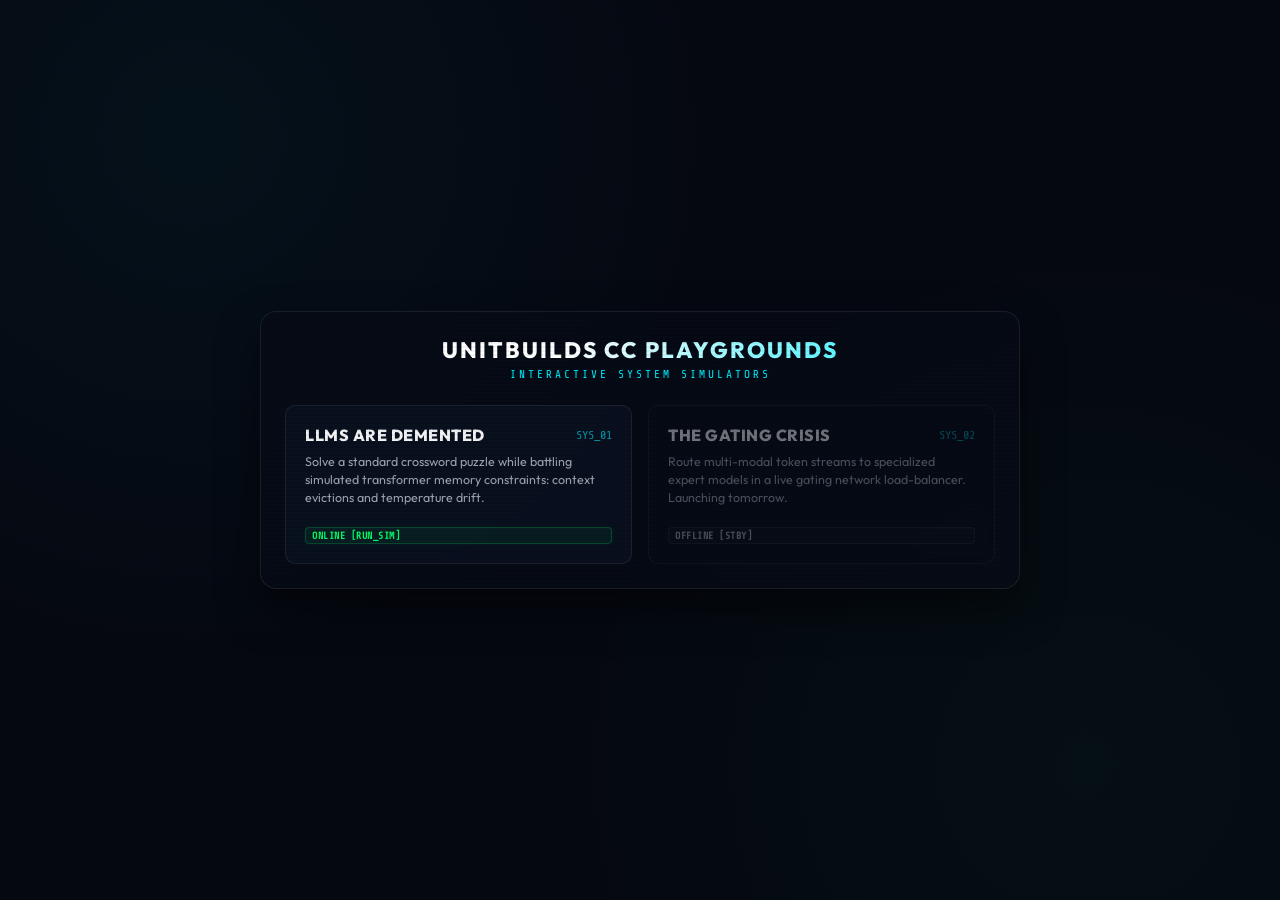
==== commit bb4129d2: "Refine root portal page for compact embed sizes and clean modal styles" ====
--- a/index.html
+++ b/index.html
@@ -9,11 +9,13 @@
     <link href="https://fonts.googleapis.com/css2?family=Outfit:wght@400;600;800&family=Share+Tech+Mono&display=swap" rel="stylesheet">
     <style>
         :root {
-            --bg: #030712;
-            --text: #f3f4f6;
+            --bg: #050811;
+            --text-primary: #f3f4f6;
+            --text-muted: #9ca3af;
             --cyan: #00f0ff;
+            --cyan-glow: rgba(0, 240, 255, 0.15);
             --border: rgba(255, 255, 255, 0.08);
-            --panel: rgba(17, 24, 39, 0.5);
+            --panel: rgba(13, 20, 38, 0.6);
             --font-ui: 'Outfit', sans-serif;
             --font-mono: 'Share Tech Mono', monospace;
         }
@@ -24,129 +26,183 @@
         }
         body {
             background-color: var(--bg);
-            color: var(--text);
+            color: var(--text-primary);
             font-family: var(--font-ui);
             min-height: 100vh;
             display: flex;
-            flex-direction: column;
             align-items: center;
             justify-content: center;
             background-image: 
-                radial-gradient(circle at 10% 20%, rgba(0, 240, 255, 0.04) 0%, transparent 40%),
-                radial-gradient(circle at 90% 80%, rgba(0, 255, 102, 0.04) 0%, transparent 40%);
+                radial-gradient(circle at 15% 15%, rgba(0, 240, 255, 0.04) 0%, transparent 40%),
+                radial-gradient(circle at 85% 85%, rgba(0, 255, 102, 0.03) 0%, transparent 40%);
             background-attachment: fixed;
-        }
-        .container {
-            max-width: 800px;
-            width: 90%;
+            overflow: hidden;
+            padding: 1rem;
+        }
+        .console-frame {
+            background: rgba(8, 12, 24, 0.7);
+            border: 1px solid var(--border);
+            border-radius: 16px;
+            padding: 1.5rem;
+            max-width: 760px;
+            width: 100%;
+            backdrop-filter: blur(20px);
+            box-shadow: 0 20px 40px rgba(0, 0, 0, 0.5), inset 0 0 20px rgba(255, 255, 255, 0.01);
+            position: relative;
+        }
+        /* CRT style scanlines on the frame */
+        .console-frame::before {
+            content: " ";
+            display: block;
+            position: absolute;
+            top: 0; left: 0; bottom: 0; right: 0;
+            background: linear-gradient(rgba(18, 16, 16, 0) 50%, rgba(0, 0, 0, 0.12) 50%);
+            background-size: 100% 4px;
+            z-index: 10;
+            pointer-events: none;
+            border-radius: 16px;
+            opacity: 0.4;
+        }
+        header {
             text-align: center;
-            padding: 2rem 0;
+            margin-bottom: 1.5rem;
         }
         h1 {
-            font-size: 2.2rem;
+            font-size: 1.4rem;
             text-transform: uppercase;
-            letter-spacing: 1px;
-            background: linear-gradient(135deg, #fff 30%, var(--cyan) 100%);
+            letter-spacing: 2px;
+            background: linear-gradient(135deg, #ffffff 40%, var(--cyan) 100%);
             -webkit-background-clip: text;
             -webkit-text-fill-color: transparent;
-            margin-bottom: 0.5rem;
             font-weight: 800;
         }
         p.subtitle {
             font-family: var(--font-mono);
             color: var(--cyan);
-            font-size: 0.85rem;
-            margin-bottom: 3rem;
-            letter-spacing: 1.5px;
+            font-size: 0.7rem;
+            letter-spacing: 3px;
+            margin-top: 0.25rem;
+            text-shadow: 0 0 5px var(--cyan-glow);
         }
         .grid {
             display: grid;
             grid-template-columns: 1fr 1fr;
-            gap: 1.5rem;
-            margin-bottom: 2rem;
-        }
-        @media (max-width: 600px) {
-            .grid { grid-template-columns: 1fr; }
+            gap: 1rem;
+        }
+        @media (max-width: 580px) {
+            .grid {
+                grid-template-columns: 1fr;
+            }
+            body {
+                overflow: auto;
+            }
         }
         .card {
             background: var(--panel);
             border: 1px solid var(--border);
-            border-radius: 12px;
-            padding: 1.8rem;
-            text-align: left;
-            backdrop-filter: blur(12px);
-            transition: border-color 0.3s, transform 0.2s, box-shadow 0.3s;
-            cursor: pointer;
+            border-radius: 10px;
+            padding: 1.2rem;
             text-decoration: none;
             color: inherit;
             display: flex;
             flex-direction: column;
+            position: relative;
+            transition: border-color 0.25s, transform 0.2s, box-shadow 0.25s;
+            cursor: pointer;
         }
         .card:hover {
             border-color: var(--cyan);
             transform: translateY(-2px);
-            box-shadow: 0 0 20px rgba(0, 240, 255, 0.1);
+            box-shadow: 0 0 15px rgba(0, 240, 255, 0.08);
         }
         .card.coming-soon {
-            opacity: 0.5;
+            opacity: 0.45;
             cursor: not-allowed;
+            background: rgba(10, 15, 30, 0.3);
         }
         .card.coming-soon:hover {
             border-color: var(--border);
             transform: none;
             box-shadow: none;
         }
+        .card-header {
+            display: flex;
+            justify-content: space-between;
+            align-items: center;
+            margin-bottom: 0.5rem;
+        }
+        .card-index {
+            font-family: var(--font-mono);
+            font-size: 0.75rem;
+            color: var(--cyan);
+            opacity: 0.6;
+        }
         .card h2 {
-            font-size: 1.25rem;
-            margin: 0 0 0.6rem 0;
-            color: var(--cyan);
+            font-size: 1rem;
+            color: var(--text-primary);
             text-transform: uppercase;
             font-weight: 800;
+            letter-spacing: 0.5px;
+        }
+        .card:hover h2 {
+            color: var(--cyan);
+        }
+        .card.coming-soon:hover h2 {
+            color: var(--text-primary);
         }
         .card p {
-            font-size: 0.88rem;
-            color: #9ca3af;
-            line-height: 1.5;
-            margin: 0 0 1.8rem 0;
+            font-size: 0.78rem;
+            color: var(--text-muted);
+            line-height: 1.45;
+            margin-bottom: 1.2rem;
             flex-grow: 1;
         }
         .badge {
             display: inline-block;
             font-family: var(--font-mono);
-            font-size: 0.68rem;
-            padding: 3px 8px;
+            font-size: 0.62rem;
+            padding: 2px 6px;
             border-radius: 4px;
             font-weight: bold;
-            align-self: flex-start;
+            letter-spacing: 0.5px;
         }
         .badge.active {
-            background: rgba(0, 255, 102, 0.08);
+            background: rgba(0, 255, 102, 0.06);
             color: #00ff66;
             border: 1px solid rgba(0, 255, 102, 0.2);
+            box-shadow: 0 0 8px rgba(0, 255, 102, 0.05);
         }
         .badge.offline {
-            background: rgba(255, 255, 255, 0.03);
-            color: #9ca3af;
+            background: rgba(255, 255, 255, 0.02);
+            color: var(--text-muted);
             border: 1px solid var(--border);
         }
     </style>
 </head>
 <body>
-    <div class="container">
-        <h1>UnitBuilds CC Playgrounds</h1>
-        <p class="subtitle">INTERACTIVE DEVELOPER EXPERIENCES</p>
+    <div class="console-frame">
+        <header>
+            <h1>UnitBuilds CC Playgrounds</h1>
+            <p class="subtitle">INTERACTIVE SYSTEM SIMULATORS</p>
+        </header>
         
         <div class="grid">
             <a href="/crossword/" class="card">
-                <h2>LLMs are Demented: Crossword</h2>
-                <p>Solve a standard crossword while managing real-time hardware constraints of LLM inference: context windows, cache retention, and temperature-based mutations.</p>
-                <span class="badge active">ACTIVE PLAYGROUND</span>
+                <div class="card-header">
+                    <h2>LLMs Are Demented</h2>
+                    <span class="card-index">SYS_01</span>
+                </div>
+                <p>Solve a standard crossword puzzle while battling simulated transformer memory constraints: context evictions and temperature drift.</p>
+                <span class="badge active">ONLINE [RUN_SIM]</span>
             </a>
             
             <div class="card coming-soon">
-                <h2>The Gating Crisis: MoE Router</h2>
-                <p>Route multi-modal token streams to specialized experts under load in a sparse Mixture of Experts (MoE) simulator. Launching tomorrow.</p>
-                <span class="badge offline">OFFLINE (COMING SOON)</span>
+                <div class="card-header">
+                    <h2>The Gating Crisis</h2>
+                    <span class="card-index">SYS_02</span>
+                </div>
+                <p>Route multi-modal token streams to specialized expert models in a live gating network load-balancer. Launching tomorrow.</p>
+                <span class="badge offline">OFFLINE [STBY]</span>
             </div>
         </div>
     </div>
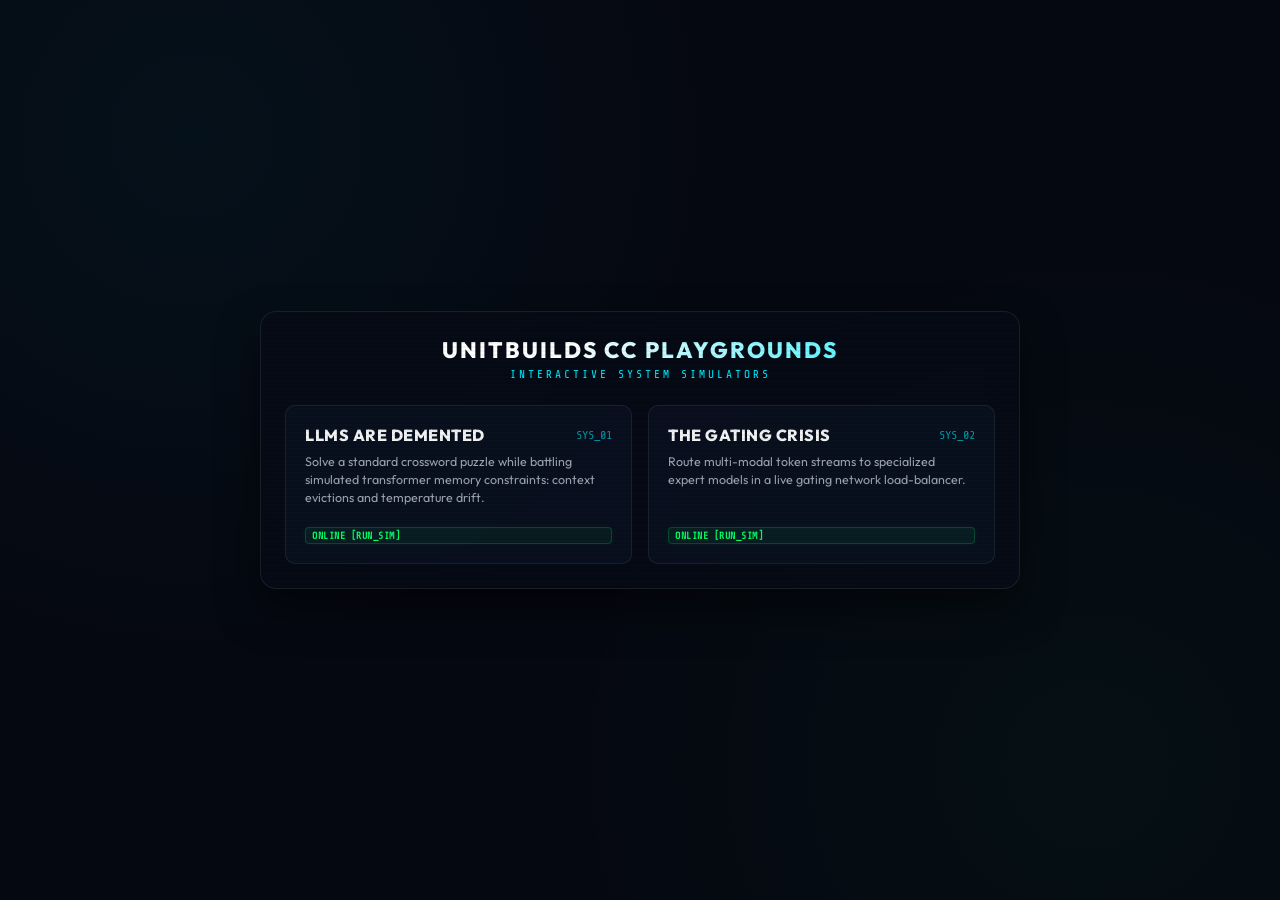
==== commit b7691e71: "feat(portal): enable gating-crisis card online link" ====
--- a/index.html
+++ b/index.html
@@ -196,14 +196,14 @@
                 <span class="badge active">ONLINE [RUN_SIM]</span>
             </a>
             
-            <div class="card coming-soon">
+            <a href="/gating-crisis/" class="card">
                 <div class="card-header">
                     <h2>The Gating Crisis</h2>
                     <span class="card-index">SYS_02</span>
                 </div>
-                <p>Route multi-modal token streams to specialized expert models in a live gating network load-balancer. Launching tomorrow.</p>
-                <span class="badge offline">OFFLINE [STBY]</span>
-            </div>
+                <p>Route multi-modal token streams to specialized expert models in a live gating network load-balancer.</p>
+                <span class="badge active">ONLINE [RUN_SIM]</span>
+            </a>
         </div>
     </div>
 </body>
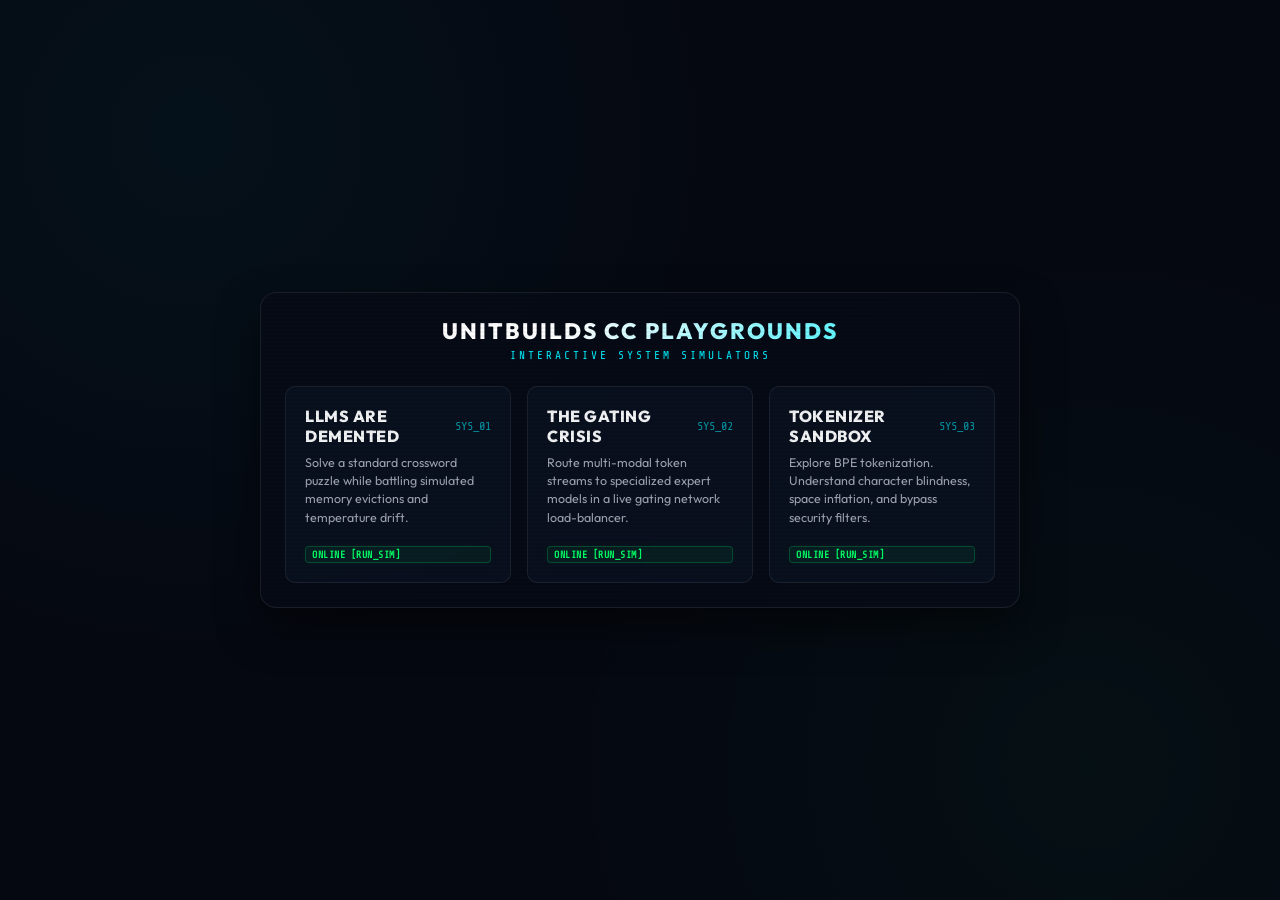
==== commit 356ac70b: "feat: add BPE Tokenizer Sandbox (Day 3) to portal and Dockerfile" ====
--- a/index.html
+++ b/index.html
@@ -86,10 +86,10 @@
         }
         .grid {
             display: grid;
-            grid-template-columns: 1fr 1fr;
+            grid-template-columns: repeat(3, 1fr);
             gap: 1rem;
         }
-        @media (max-width: 580px) {
+        @media (max-width: 700px) {
             .grid {
                 grid-template-columns: 1fr;
             }
@@ -192,7 +192,7 @@
                     <h2>LLMs Are Demented</h2>
                     <span class="card-index">SYS_01</span>
                 </div>
-                <p>Solve a standard crossword puzzle while battling simulated transformer memory constraints: context evictions and temperature drift.</p>
+                <p>Solve a standard crossword puzzle while battling simulated memory evictions and temperature drift.</p>
                 <span class="badge active">ONLINE [RUN_SIM]</span>
             </a>
             
@@ -204,6 +204,15 @@
                 <p>Route multi-modal token streams to specialized expert models in a live gating network load-balancer.</p>
                 <span class="badge active">ONLINE [RUN_SIM]</span>
             </a>
+
+            <a href="/tokenizer-sandbox/" class="card">
+                <div class="card-header">
+                    <h2>Tokenizer Sandbox</h2>
+                    <span class="card-index">SYS_03</span>
+                </div>
+                <p>Explore BPE tokenization. Understand character blindness, space inflation, and bypass security filters.</p>
+                <span class="badge active">ONLINE [RUN_SIM]</span>
+            </a>
         </div>
     </div>
 </body>
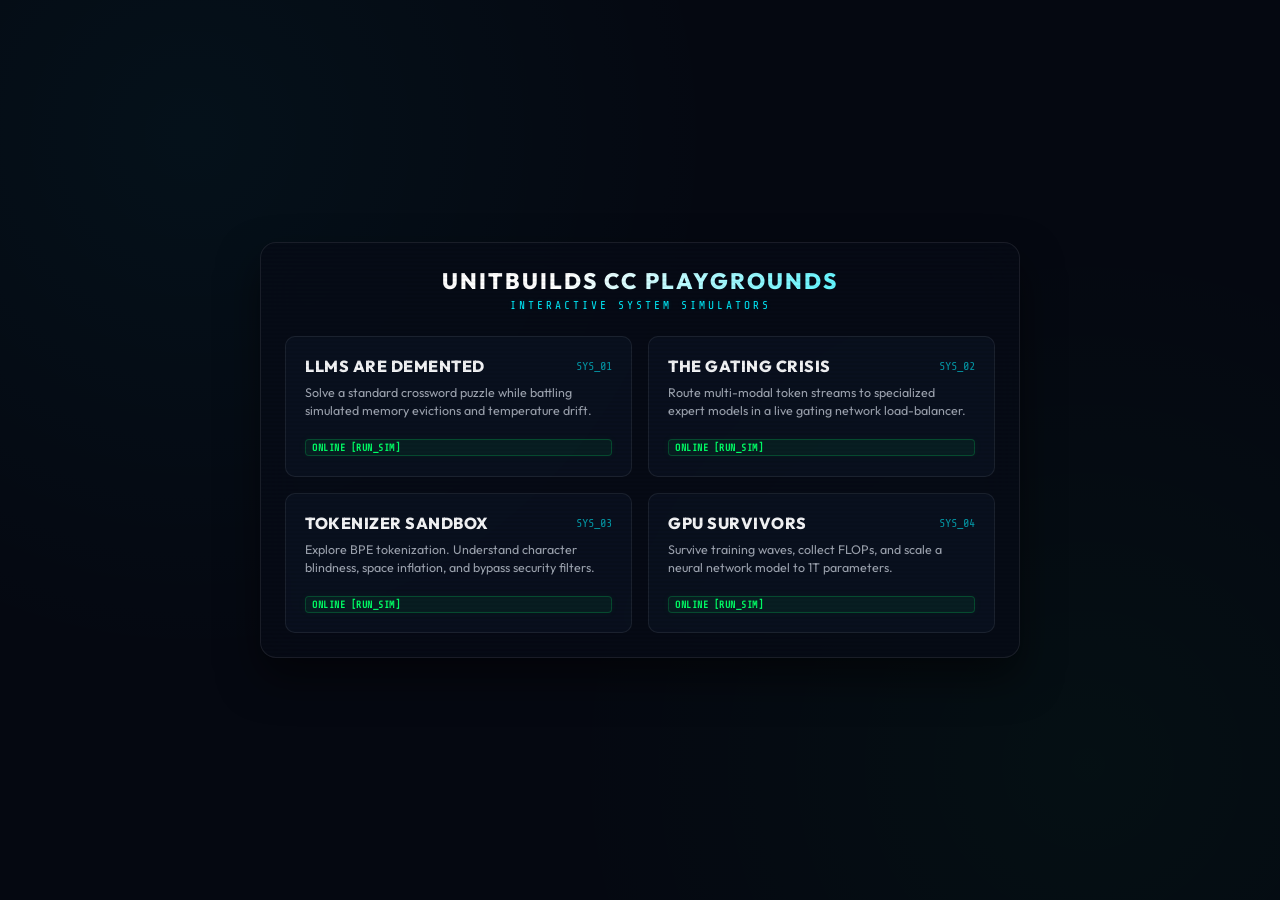
==== commit c58c758e: "Update monorepo landing portal, Dockerfile and sandbox walkthrough docs" ====
--- a/index.html
+++ b/index.html
@@ -86,7 +86,7 @@
         }
         .grid {
             display: grid;
-            grid-template-columns: repeat(3, 1fr);
+            grid-template-columns: repeat(2, 1fr);
             gap: 1rem;
         }
         @media (max-width: 700px) {
@@ -213,6 +213,15 @@
                 <p>Explore BPE tokenization. Understand character blindness, space inflation, and bypass security filters.</p>
                 <span class="badge active">ONLINE [RUN_SIM]</span>
             </a>
+
+            <a href="/gpu-survivors/" class="card">
+                <div class="card-header">
+                    <h2>GPU Survivors</h2>
+                    <span class="card-index">SYS_04</span>
+                </div>
+                <p>Survive training waves, collect FLOPs, and scale a neural network model to 1T parameters.</p>
+                <span class="badge active">ONLINE [RUN_SIM]</span>
+            </a>
         </div>
     </div>
 </body>
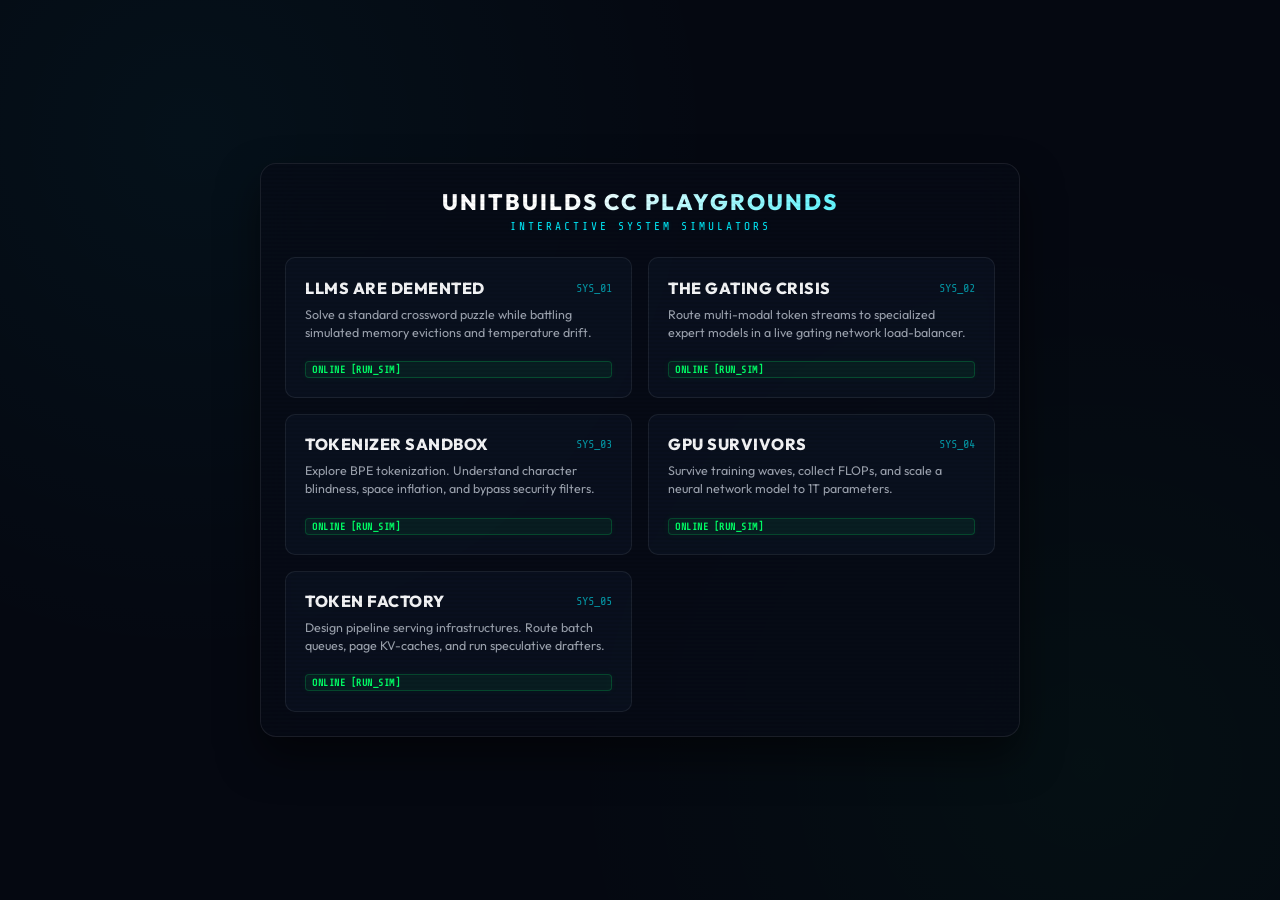
==== commit 248a4d46: "Implement SYS_05 Token Factory: Inference Pipeline Tycoon game" ====
--- a/index.html
+++ b/index.html
@@ -222,6 +222,15 @@
                 <p>Survive training waves, collect FLOPs, and scale a neural network model to 1T parameters.</p>
                 <span class="badge active">ONLINE [RUN_SIM]</span>
             </a>
+
+            <a href="/token-factory/" class="card">
+                <div class="card-header">
+                    <h2>Token Factory</h2>
+                    <span class="card-index">SYS_05</span>
+                </div>
+                <p>Design pipeline serving infrastructures. Route batch queues, page KV-caches, and run speculative drafters.</p>
+                <span class="badge active">ONLINE [RUN_SIM]</span>
+            </a>
         </div>
     </div>
 </body>
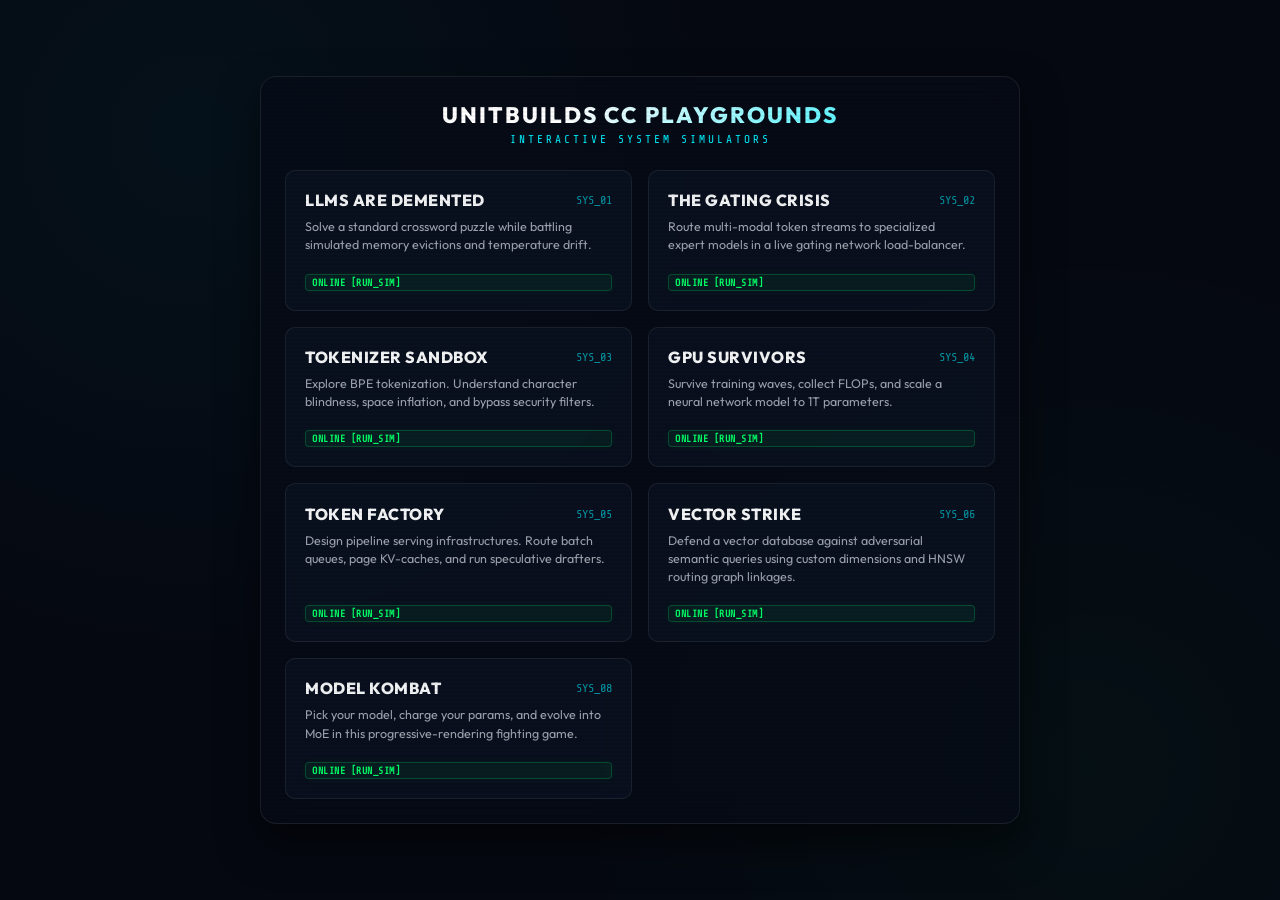
==== commit ff35d33d: "Update portal site and add Model Kombat Dev.to post" ====
--- a/index.html
+++ b/index.html
@@ -36,8 +36,8 @@
                 radial-gradient(circle at 15% 15%, rgba(0, 240, 255, 0.04) 0%, transparent 40%),
                 radial-gradient(circle at 85% 85%, rgba(0, 255, 102, 0.03) 0%, transparent 40%);
             background-attachment: fixed;
-            overflow: hidden;
-            padding: 1rem;
+            overflow: auto;
+            padding: 2rem 1rem;
         }
         .console-frame {
             background: rgba(8, 12, 24, 0.7);
@@ -187,7 +187,7 @@
         </header>
         
         <div class="grid">
-            <a href="/crossword/" class="card">
+            <a href="crossword/" class="card">
                 <div class="card-header">
                     <h2>LLMs Are Demented</h2>
                     <span class="card-index">SYS_01</span>
@@ -196,7 +196,7 @@
                 <span class="badge active">ONLINE [RUN_SIM]</span>
             </a>
             
-            <a href="/gating-crisis/" class="card">
+            <a href="gating-crisis/" class="card">
                 <div class="card-header">
                     <h2>The Gating Crisis</h2>
                     <span class="card-index">SYS_02</span>
@@ -205,7 +205,7 @@
                 <span class="badge active">ONLINE [RUN_SIM]</span>
             </a>
 
-            <a href="/tokenizer-sandbox/" class="card">
+            <a href="tokenizer-sandbox/" class="card">
                 <div class="card-header">
                     <h2>Tokenizer Sandbox</h2>
                     <span class="card-index">SYS_03</span>
@@ -214,7 +214,7 @@
                 <span class="badge active">ONLINE [RUN_SIM]</span>
             </a>
 
-            <a href="/gpu-survivors/" class="card">
+            <a href="gpu-survivors/" class="card">
                 <div class="card-header">
                     <h2>GPU Survivors</h2>
                     <span class="card-index">SYS_04</span>
@@ -223,12 +223,30 @@
                 <span class="badge active">ONLINE [RUN_SIM]</span>
             </a>
 
-            <a href="/token-factory/" class="card">
+            <a href="token-factory/" class="card">
                 <div class="card-header">
                     <h2>Token Factory</h2>
                     <span class="card-index">SYS_05</span>
                 </div>
                 <p>Design pipeline serving infrastructures. Route batch queues, page KV-caches, and run speculative drafters.</p>
+                <span class="badge active">ONLINE [RUN_SIM]</span>
+            </a>
+
+            <a href="vector-strike/" class="card">
+                <div class="card-header">
+                    <h2>Vector Strike</h2>
+                    <span class="card-index">SYS_06</span>
+                </div>
+                <p>Defend a vector database against adversarial semantic queries using custom dimensions and HNSW routing graph linkages.</p>
+                <span class="badge active">ONLINE [RUN_SIM]</span>
+            </a>
+
+            <a href="llm-fighter/" class="card">
+                <div class="card-header">
+                    <h2>Model Kombat</h2>
+                    <span class="card-index">SYS_08</span>
+                </div>
+                <p>Pick your model, charge your params, and evolve into MoE in this progressive-rendering fighting game.</p>
                 <span class="badge active">ONLINE [RUN_SIM]</span>
             </a>
         </div>
